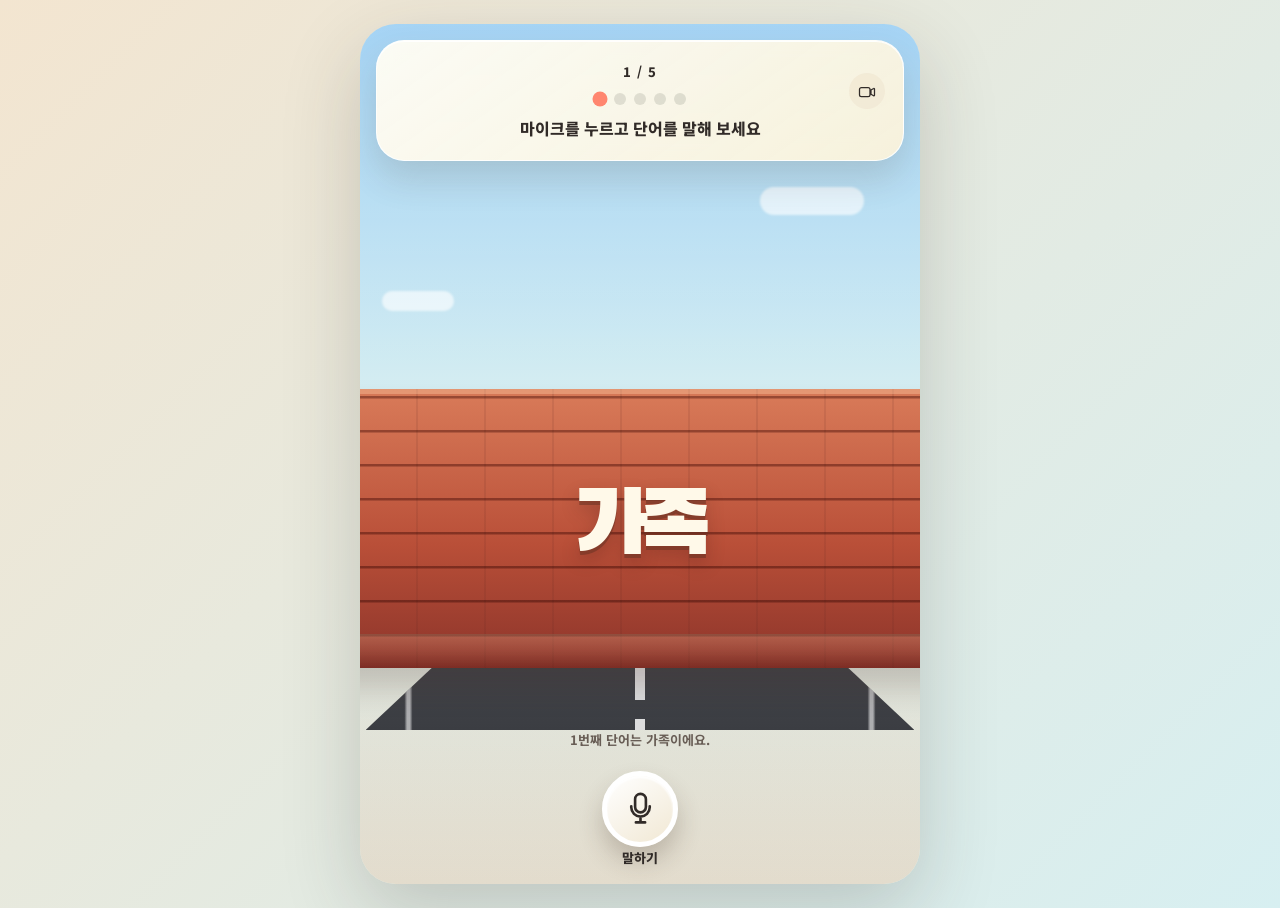
==== index.html @ 51358eda "Deploy Hangul pronunciation game to Pages" ====
<!doctype html>
<html lang="ko">
  <head>
    <meta charset="UTF-8" />
    <meta name="viewport" content="width=device-width, initial-scale=1" />
    <meta name="theme-color" content="#fff9e9" />
    <meta name="description" content="한글 단어를 또박또박 말하며 벽을 부수는 발음 연습 게임" />
    <title>또박 또박 | 한글 발음 게임</title>
    <link rel="preconnect" href="https://fonts.googleapis.com" />
    <link rel="preconnect" href="https://fonts.gstatic.com" crossorigin />
    <link href="https://fonts.googleapis.com/css2?family=Black+Han+Sans&family=Noto+Sans+KR:wght@400;500;600;700;800&display=swap" rel="stylesheet" />
    <link rel="stylesheet" href="styles.css" />
  </head>
  <body>
    <main class="game-shell" data-phase="ready" aria-labelledby="game-title">
      <video id="camera-feed" class="camera-feed" autoplay muted playsinline aria-label="선택한 카메라 화면"></video>
      <div class="scene-light" aria-hidden="true"></div>
      <div class="campus-horizon" aria-hidden="true">
        <span class="cloud cloud-one"></span><span class="cloud cloud-two"></span>
        <span class="hill hill-left"></span><span class="hill hill-right"></span>
        <span class="tree tree-left"></span><span class="tree tree-right"></span>
      </div>

      <section class="top-panel" aria-label="게임 진행 상황">
        <div class="top-line">
          <p id="progress-text" class="progress-text">1 / 5</p>
          <button id="camera-button" class="camera-button" type="button" aria-pressed="false" aria-label="카메라 켜기">
            <svg viewBox="0 0 24 24" aria-hidden="true"><path d="M4.5 7.5h9A2.5 2.5 0 0 1 16 10v7a2.5 2.5 0 0 1-2.5 2.5h-9A2.5 2.5 0 0 1 2 17v-7a2.5 2.5 0 0 1 2.5-2.5Zm12.8 3.19 3.56-2.02A.75.75 0 0 1 22 9.33v8.34a.75.75 0 0 1-1.14.66l-3.56-2.02v-5.62Z" /></svg>
          </button>
        </div>
        <ol id="progress-dots" class="progress-dots" aria-label="5개 단어 진행 상태"></ol>
        <p id="instruction" class="instruction">마이크를 누르고 단어를 말해 보세요</p>
      </section>

      <section class="game-stage" aria-describedby="instruction game-status">
        <h1 id="game-title" class="sr-only">또박 또박 한글 발음 게임</h1>
        <div class="success-badge" id="success-badge" aria-hidden="true">
          <svg viewBox="0 0 24 24"><path d="m5 12.5 4.2 4.2L19.5 6.5" /></svg>
        </div>
        <div class="word-wall" id="word-wall" aria-live="off">
          <p id="word" class="target-word">가족</p>
        </div>
        <div class="road" aria-hidden="true"><span></span><span></span><span></span><span></span></div>
      </section>

      <div id="confetti" class="confetti" aria-hidden="true"></div>
      <p id="game-status" class="status" role="status" aria-live="polite">첫 단어는 가족이에요.</p>

      <button id="mic-button" class="mic-button" type="button" aria-label="가족 말하기">
        <span class="mic-disc"><svg viewBox="0 0 24 24" aria-hidden="true"><path d="M12 14.5a3.5 3.5 0 0 0 3.5-3.5V6a3.5 3.5 0 0 0-7 0v5a3.5 3.5 0 0 0 3.5 3.5Zm-6-4v.75a6 6 0 0 0 12 0v-.75M12 17.25V21m-3 0h6" /></svg></span>
        <span id="mic-label">말하기</span>
        <span class="sound-waves" aria-hidden="true"><i></i><i></i><i></i></span>
      </button>

      <section id="complete-panel" class="complete-panel" hidden aria-labelledby="complete-title">
        <div class="complete-card">
          <span class="complete-check" aria-hidden="true"><svg viewBox="0 0 24 24"><path d="m5 12.5 4.2 4.2L19.5 6.5" /></svg></span>
          <h2 id="complete-title">다섯 단어를 모두<br />또박또박 말했어요!</h2>
          <p>가족 · 바닥 · 수학 · 사막 · 가격</p>
          <button id="restart-button" type="button" class="restart-button">처음부터 다시 하기</button>
        </div>
      </section>
    </main>
    <script src="app.js"></script>
  </body>
</html>
---- styles.css ----
:root {
  --sky-top: #8fc9f2;
  --sky-bottom: #ddf2f2;
  --cream: #fff9e9;
  --cream-shade: #f1e8d4;
  --ink: #312b28;
  --ink-muted: #685d55;
  --brick-light: #d97b59;
  --brick: #b94f38;
  --brick-dark: #8c342a;
  --road: #3b3d42;
  --leaf: #63b76b;
  --success: #3bbf5b;
  --coral: #ff866f;
  --white: #fff;
  --space-2: 8px;
  --space-3: 12px;
  --space-4: 16px;
  --space-5: 20px;
  --space-6: 24px;
  --space-8: 32px;
  --space-10: 40px;
  --radius-panel: 28px;
  --radius-control: 999px;
  --radius-small: 12px;
  --duration-micro: 150ms;
  --duration-standard: 280ms;
  --duration-emphasis: 560ms;
  --ease-emphasis: cubic-bezier(.16, 1, .3, 1);
}

* { box-sizing: border-box; }

html { min-width: 320px; background: var(--cream); }

body {
  min-width: 320px;
  min-height: 100dvh;
  margin: 0;
  color: var(--ink);
  font-family: "Noto Sans KR", "Apple SD Gothic Neo", system-ui, sans-serif;
}

button { font: inherit; }

button:focus-visible {
  outline: 3px solid var(--ink);
  outline-offset: 4px;
}

.sr-only {
  position: absolute;
  width: 1px;
  height: 1px;
  padding: 0;
  margin: -1px;
  overflow: hidden;
  clip: rect(0, 0, 0, 0);
  white-space: nowrap;
  border: 0;
}

.game-shell {
  position: relative;
  isolation: isolate;
  display: grid;
  grid-template-rows: auto 1fr auto auto;
  width: min(100%, 560px);
  min-height: 100dvh;
  margin: 0 auto;
  overflow: hidden;
  background: linear-gradient(180deg, var(--sky-top) 0%, var(--sky-bottom) 48%, var(--cream) 100%);
}

.camera-feed,
.scene-light,
.campus-horizon,
.confetti { position: absolute; inset: 0; pointer-events: none; }

.camera-feed {
  z-index: -4;
  width: 100%;
  height: 100%;
  object-fit: cover;
  opacity: 0;
  transition: opacity var(--duration-standard) var(--ease-emphasis);
}

.game-shell[data-camera="on"] .camera-feed { opacity: .9; }

.scene-light {
  z-index: -3;
  background: linear-gradient(180deg, rgb(255 255 255 / .2), transparent 45%, rgb(55 43 33 / .14));
}

.campus-horizon { z-index: -2; overflow: hidden; }

.cloud { position: absolute; border-radius: var(--radius-control); background: rgb(255 255 255 / .62); filter: blur(1px); }
.cloud-one { width: 104px; height: 28px; top: 19%; right: 10%; }
.cloud-two { width: 72px; height: 20px; top: 31%; left: 4%; }
.hill { position: absolute; bottom: 33%; width: 95%; height: 24%; border-radius: 50% 50% 0 0; background: linear-gradient(180deg, var(--leaf), #87c981); opacity: .75; }
.hill-left { left: -45%; }
.hill-right { right: -45%; }
.tree { position: absolute; bottom: 34%; width: 84px; height: 160px; border-radius: 52% 48% 10% 10%; background: radial-gradient(circle at 45% 38%, #b8e589 0 18%, transparent 19%), radial-gradient(circle at 35% 57%, #7cc76d 0 25%, transparent 26%), linear-gradient(90deg, #4d8950, #78be65); opacity: .8; }
.tree-left { left: -20px; }
.tree-right { right: -30px; transform: scale(.84); transform-origin: bottom; }

.top-panel {
  z-index: 8;
  width: calc(100% - var(--space-8));
  margin: max(var(--space-4), env(safe-area-inset-top)) auto 0;
  padding: var(--space-4) var(--space-5) var(--space-5);
  border: 1px solid rgb(255 255 255 / .86);
  border-radius: var(--radius-panel);
  background: linear-gradient(145deg, rgb(255 253 244 / .96), rgb(255 244 217 / .89));
  box-shadow: inset 0 1px 0 rgb(255 255 255 / .92), 0 18px 34px rgb(89 67 45 / .16);
  backdrop-filter: blur(10px);
}

.top-line { display: flex; align-items: center; justify-content: space-between; min-height: 28px; }
.progress-text { margin: 0 auto; font-size: .8125rem; font-weight: 800; letter-spacing: .08em; }

.camera-button {
  position: absolute;
  right: calc(var(--space-4) + 2px);
  top: calc(max(var(--space-4), env(safe-area-inset-top)) + var(--space-4));
  display: grid;
  width: 36px;
  height: 36px;
  padding: 0;
  place-items: center;
  border: 0;
  border-radius: var(--radius-control);
  color: var(--ink);
  background: rgb(241 232 212 / .78);
  cursor: pointer;
  transition: transform var(--duration-micro) var(--ease-emphasis), background var(--duration-micro) var(--ease-emphasis);
}

.camera-button:hover { background: var(--cream-shade); }
.camera-button:active { transform: scale(.94); }
.camera-button svg { width: 18px; fill: none; stroke: currentColor; stroke-linecap: round; stroke-linejoin: round; stroke-width: 1.7; }

.progress-dots { display: flex; justify-content: center; gap: var(--space-2); padding: 0; margin: var(--space-2) 0 var(--space-3); list-style: none; }
.progress-dots li { width: 12px; height: 12px; border-radius: var(--radius-control); background: rgb(49 43 40 / .13); transition: transform var(--duration-micro) var(--ease-emphasis), background var(--duration-micro) var(--ease-emphasis); }
.progress-dots li.is-complete { background: var(--success); }
.progress-dots li.is-current { background: var(--coral); transform: scale(1.25); }
.instruction { margin: 0; text-align: center; font-size: clamp(.9rem, 3.7vw, 1rem); font-weight: 800; line-height: 1.45; word-break: keep-all; }

.game-stage { position: relative; align-self: end; min-height: 46dvh; }

.word-wall {
  position: absolute;
  z-index: 2;
  right: -8%;
  bottom: 15%;
  left: -8%;
  display: grid;
  min-height: min(31dvh, 280px);
  padding: var(--space-8) var(--space-5);
  place-items: center;
  overflow: hidden;
  border-radius: var(--radius-small) var(--radius-small) 0 0;
  background-color: var(--brick);
  background-image: linear-gradient(90deg, transparent 49%, rgb(87 35 29 / .42) 50%, transparent 51%), linear-gradient(var(--brick-light), var(--brick) 56%, var(--brick-dark));
  background-size: 68px 34px, 100% 100%;
  box-shadow: inset 0 5px 0 rgb(255 203 164 / .38), inset 0 -9px 18px rgb(91 29 23 / .34), 0 20px 30px rgb(67 35 26 / .2);
  transform-origin: 50% 84%;
  transition: transform var(--duration-emphasis) var(--ease-emphasis), opacity var(--duration-standard) var(--ease-emphasis), filter var(--duration-standard) var(--ease-emphasis);
}

.word-wall::before,
.word-wall::after { position: absolute; content: ""; pointer-events: none; }
.word-wall::before { inset: 0; background: repeating-linear-gradient(0deg, transparent 0 31px, rgb(97 42 32 / .48) 32px 34px); mix-blend-mode: multiply; }
.word-wall::after { inset: auto 0 0; height: 34px; background: linear-gradient(180deg, rgb(255 201 163 / .26), transparent); }

.target-word {
  z-index: 1;
  margin: 0;
  color: var(--cream);
  font-family: "Black Han Sans", "Noto Sans KR", sans-serif;
  font-size: clamp(3rem, 15vw, 5.5rem);
  font-weight: 400;
  line-height: .92;
  letter-spacing: -.08em;
  text-align: center;
  text-shadow: 0 4px 0 rgb(107 51 36 / .56), 0 9px 18px rgb(71 24 20 / .28);
  word-break: keep-all;
}

.game-shell[data-phase="listening"] .word-wall { filter: saturate(1.06); transform: translateY(-5px) scale(1.01); }
.game-shell[data-phase="success"] .word-wall { opacity: 0; transform: translateY(90px) scale(.78) rotateX(16deg); }

.road {
  position: absolute;
  right: 1%;
  bottom: 0;
  left: 1%;
  height: 46%;
  overflow: hidden;
  background: linear-gradient(90deg, transparent 0 7%, rgb(255 255 255 / .58) 7.5% 8%, transparent 8.5% 91.5%, rgb(255 255 255 / .58) 92% 92.5%, transparent 93%), linear-gradient(180deg, #50535a, var(--road));
  clip-path: polygon(37% 0, 63% 0, 100% 100%, 0 100%);
}

.road span { position: absolute; left: 49%; width: 2%; height: 12%; background: rgb(255 255 255 / .82); }
.road span:nth-child(1) { top: 8%; } .road span:nth-child(2) { top: 34%; height: 15%; } .road span:nth-child(3) { top: 64%; height: 20%; } .road span:nth-child(4) { top: 94%; height: 23%; }

.success-badge {
  position: absolute;
  z-index: 4;
  left: 50%;
  bottom: calc(15% + min(30dvh, 270px) - var(--space-4));
  display: grid;
  width: 74px;
  height: 74px;
  place-items: center;
  border: 6px solid var(--white);
  border-radius: var(--radius-control);
  color: var(--success);
  background: var(--cream);
  box-shadow: 0 12px 22px rgb(56 61 42 / .22);
  opacity: 0;
  transform: translate(-50%, 16px) scale(.7);
  transition: opacity var(--duration-micro) var(--ease-emphasis), transform var(--duration-standard) var(--ease-emphasis);
}

.success-badge svg,
.complete-check svg { width: 42px; fill: none; stroke: currentColor; stroke-linecap: round; stroke-linejoin: round; stroke-width: 3.2; }
.game-shell[data-phase="success"] .success-badge { opacity: 1; transform: translate(-50%, 0) scale(1); }

.status { z-index: 3; min-height: 24px; padding: 0 var(--space-8); margin: 0 0 var(--space-3); color: var(--ink-muted); font-size: .8125rem; font-weight: 700; line-height: 1.5; text-align: center; word-break: keep-all; }
.game-shell[data-phase="retry"] .status { color: #9f4637; }

.mic-button {
  z-index: 3;
  position: relative;
  justify-self: center;
  display: grid;
  width: 104px;
  min-height: 118px;
  padding: 0 0 max(var(--space-3), env(safe-area-inset-bottom));
  place-items: center;
  border: 0;
  border-radius: var(--radius-control);
  color: var(--ink);
  background: transparent;
  cursor: pointer;
}

.mic-disc {
  display: grid;
  width: 76px;
  height: 76px;
  place-items: center;
  border: 5px solid var(--white);
  border-radius: var(--radius-control);
  background: linear-gradient(145deg, var(--white), var(--cream-shade));
  box-shadow: inset 0 2px 2px rgb(255 255 255 / .92), 0 14px 24px rgb(66 49 39 / .24);
  transition: transform var(--duration-micro) var(--ease-emphasis), box-shadow var(--duration-standard) var(--ease-emphasis);
}

.mic-button:hover .mic-disc { transform: translateY(-2px); box-shadow: inset 0 2px 2px rgb(255 255 255 / .92), 0 18px 28px rgb(66 49 39 / .28); }
.mic-button:active .mic-disc { transform: scale(.94); }
.mic-button:disabled { cursor: wait; }
.mic-button:disabled .mic-disc { opacity: .68; }
.mic-disc svg { width: 37px; fill: none; stroke: currentColor; stroke-linecap: round; stroke-linejoin: round; stroke-width: 1.7; }
#mic-label { margin-top: -8px; font-size: .8125rem; font-weight: 800; }

.sound-waves { position: absolute; right: -5px; top: 22px; display: flex; align-items: center; gap: 3px; height: 44px; opacity: 0; transform: translateX(-4px); transition: opacity var(--duration-micro) var(--ease-emphasis), transform var(--duration-micro) var(--ease-emphasis); }
.sound-waves i { display: block; width: 4px; border-radius: var(--radius-control); background: var(--coral); transform-origin: center; }
.sound-waves i:nth-child(1) { height: 18px; } .sound-waves i:nth-child(2) { height: 32px; } .sound-waves i:nth-child(3) { height: 22px; }
.game-shell[data-phase="listening"] .sound-waves { opacity: 1; transform: translateX(0); }
.game-shell[data-phase="listening"] .sound-waves i { animation: listen-pulse 780ms var(--ease-emphasis) infinite alternate; }
.game-shell[data-phase="listening"] .sound-waves i:nth-child(2) { animation-delay: 140ms; } .game-shell[data-phase="listening"] .sound-waves i:nth-child(3) { animation-delay: 280ms; }

.confetti { z-index: 5; overflow: hidden; }
.confetti i { position: absolute; top: 35%; width: 10px; height: 17px; border-radius: 2px; opacity: 0; transform: translate3d(0, 0, 0) rotate(0); }
.confetti.is-falling i { animation: confetti-fall 950ms var(--ease-emphasis) forwards; }

.complete-panel { position: absolute; z-index: 10; inset: 0; display: grid; padding: var(--space-6); place-items: center; background: rgb(49 43 40 / .42); backdrop-filter: blur(8px); }
.complete-panel[hidden] { display: none; }
.complete-card { width: min(100%, 380px); padding: var(--space-10) var(--space-6); text-align: center; border: 1px solid rgb(255 255 255 / .86); border-radius: var(--radius-panel); background: linear-gradient(145deg, var(--cream), #fff0ce); box-shadow: 0 24px 52px rgb(49 43 40 / .32), inset 0 1px 0 var(--white); animation: card-enter var(--duration-emphasis) var(--ease-emphasis) both; }
.complete-check { display: grid; width: 58px; height: 58px; margin: 0 auto var(--space-5); place-items: center; border-radius: var(--radius-control); color: var(--success); background: rgb(99 183 107 / .14); }
.complete-check svg { width: 32px; }
.complete-card h2 { margin: 0; font-size: clamp(1.75rem, 7vw, 2.5rem); font-weight: 800; line-height: 1.16; letter-spacing: -.06em; word-break: keep-all; }
.complete-card p { margin: var(--space-4) 0 var(--space-6); color: var(--ink-muted); font-size: .9rem; font-weight: 700; line-height: 1.65; word-break: keep-all; }
.restart-button { min-height: 48px; width: 100%; border: 0; border-radius: var(--radius-control); color: var(--white); background: var(--ink); box-shadow: 0 8px 0 #171311; cursor: pointer; font-size: 1rem; font-weight: 800; transition: transform var(--duration-micro) var(--ease-emphasis), box-shadow var(--duration-micro) var(--ease-emphasis); }
.restart-button:active { box-shadow: 0 3px 0 #171311; transform: translateY(5px); }

@keyframes listen-pulse { to { transform: scaleY(.55); opacity: .45; } }
@keyframes confetti-fall { 15% { opacity: 1; } 100% { opacity: 0; transform: translate3d(var(--drift), 270px, 0) rotate(var(--spin)); } }
@keyframes card-enter { from { opacity: 0; transform: translateY(16px) scale(.96); } to { opacity: 1; transform: translateY(0) scale(1); } }
@keyframes reduced-pulse { to { opacity: .45; } }
@keyframes reduced-confetti { 15% { opacity: 1; } 100% { opacity: 0; } }
@keyframes card-fade { from { opacity: 0; } to { opacity: 1; } }

@media (min-width: 720px) {
  body { padding: var(--space-6); background: linear-gradient(135deg, #f3e5d0, #d7eff1); }
  .game-shell { min-height: calc(100dvh - var(--space-10)); border-radius: 36px; box-shadow: 0 28px 80px rgb(49 43 40 / .2); }
}

@media (prefers-reduced-motion: reduce) {
  *, *::before, *::after { scroll-behavior: auto !important; animation-duration: 1ms !important; animation-iteration-count: 1 !important; transition-duration: 120ms !important; }
  .progress-dots li.is-current,
  .game-shell[data-phase="listening"] .word-wall,
  .game-shell[data-phase="success"] .word-wall,
  .mic-button:hover .mic-disc,
  .mic-button:active .mic-disc,
  .camera-button:active,
  .restart-button:active { transform: none; }
  .success-badge { transform: translate(-50%, 0); }
  .game-shell[data-phase="listening"] .sound-waves i { animation: reduced-pulse 780ms ease-in-out infinite alternate !important; }
  .confetti.is-falling i { animation: reduced-confetti 360ms ease-out forwards !important; }
  .complete-card { animation: card-fade 120ms ease-out both !important; }
}
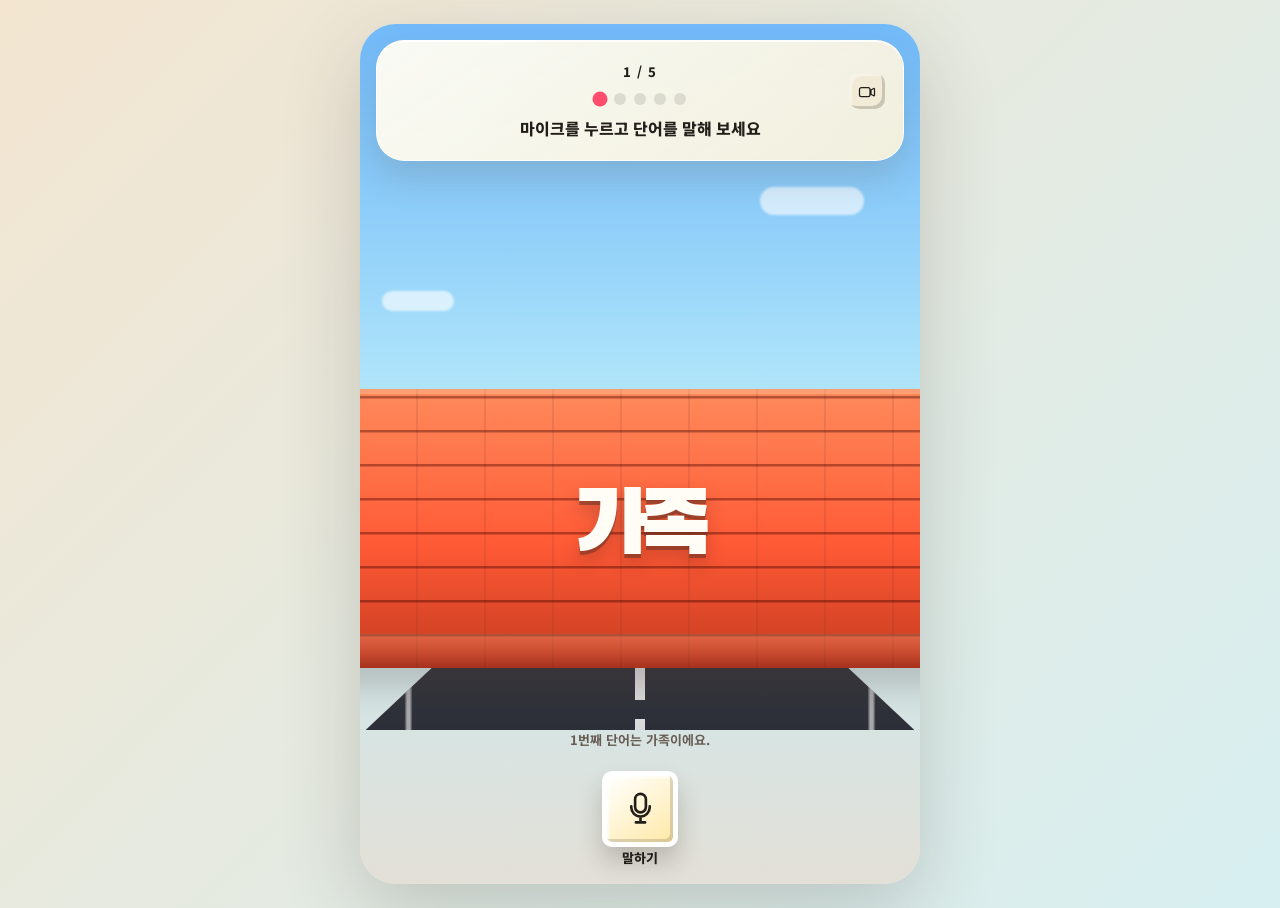
==== commit 23ef9345: "Go bolder with a vivid palette and an original block mascot Replace the pastel palette with saturate" ====
--- a/index.html
+++ b/index.html
@@ -37,6 +37,14 @@
         <div class="success-badge" id="success-badge" aria-hidden="true">
           <svg viewBox="0 0 24 24"><path d="m5 12.5 4.2 4.2L19.5 6.5" /></svg>
         </div>
+        <div class="mascot" aria-hidden="true">
+          <span class="mascot-head">
+            <span class="mascot-eye mascot-eye-left"></span>
+            <span class="mascot-eye mascot-eye-right"></span>
+            <span class="mascot-mouth"></span>
+          </span>
+          <span class="mascot-body"></span>
+        </div>
         <div class="word-wall" id="word-wall" aria-live="off">
           <p id="word" class="target-word">가족</p>
         </div>
@@ -54,7 +62,17 @@
 
       <section id="complete-panel" class="complete-panel" hidden aria-labelledby="complete-title">
         <div class="complete-card">
-          <span class="complete-check" aria-hidden="true"><svg viewBox="0 0 24 24"><path d="m5 12.5 4.2 4.2L19.5 6.5" /></svg></span>
+          <div class="mascot" aria-hidden="true">
+            <span class="mascot-head">
+              <span class="mascot-eye mascot-eye-left"></span>
+              <span class="mascot-eye mascot-eye-right"></span>
+              <span class="mascot-mouth"></span>
+            </span>
+            <span class="mascot-body">
+              <span class="mascot-arm mascot-arm-left"></span>
+              <span class="mascot-arm mascot-arm-right"></span>
+            </span>
+          </div>
           <h2 id="complete-title">다섯 단어를 모두<br />또박또박 말했어요!</h2>
           <p>가족 · 바닥 · 수학 · 사막 · 가격</p>
           <button id="restart-button" type="button" class="restart-button">처음부터 다시 하기</button>
--- a/styles.css
+++ b/styles.css
@@ -1,17 +1,21 @@
 :root {
-  --sky-top: #8fc9f2;
-  --sky-bottom: #ddf2f2;
-  --cream: #fff9e9;
-  --cream-shade: #f1e8d4;
-  --ink: #312b28;
+  --sky-top: #4fa8f7;
+  --sky-bottom: #bdeefb;
+  --cream: #fffdf5;
+  --cream-shade: #ffe9a8;
+  --ink: #221e1a;
   --ink-muted: #685d55;
-  --brick-light: #d97b59;
-  --brick: #b94f38;
-  --brick-dark: #8c342a;
-  --road: #3b3d42;
-  --leaf: #63b76b;
-  --success: #3bbf5b;
-  --coral: #ff866f;
+  --brick-light: #ff8a5b;
+  --brick: #ff5a36;
+  --brick-dark: #c43a1f;
+  --road: #2b2e36;
+  --leaf: #3ddc73;
+  --success: #2ecc58;
+  --coral: #ff4d6d;
+  --mascot-head: #ffb300;
+  --mascot-head-light: #ffd34d;
+  --mascot-body: #2ba7f0;
+  --mascot-body-light: #57c7ff;
   --white: #fff;
   --space-2: 8px;
   --space-3: 12px;
@@ -23,6 +27,8 @@
   --radius-panel: 28px;
   --radius-control: 999px;
   --radius-small: 12px;
+  --radius-block: 10px;
+  --block-bevel: inset -3px -3px 0 rgb(0 0 0 / .16), inset 3px 3px 0 rgb(255 255 255 / .4);
   --duration-micro: 150ms;
   --duration-standard: 280ms;
   --duration-emphasis: 560ms;
@@ -130,9 +136,10 @@
   padding: 0;
   place-items: center;
   border: 0;
-  border-radius: var(--radius-control);
+  border-radius: var(--radius-block);
   color: var(--ink);
   background: rgb(241 232 212 / .78);
+  box-shadow: var(--block-bevel);
   cursor: pointer;
   transition: transform var(--duration-micro) var(--ease-emphasis), background var(--duration-micro) var(--ease-emphasis);
 }
@@ -215,18 +222,57 @@
   height: 74px;
   place-items: center;
   border: 6px solid var(--white);
-  border-radius: var(--radius-control);
+  border-radius: var(--radius-block);
   color: var(--success);
   background: var(--cream);
-  box-shadow: 0 12px 22px rgb(56 61 42 / .22);
+  box-shadow: inset -3px -3px 0 rgb(0 0 0 / .1), inset 3px 3px 0 rgb(255 255 255 / .5), 0 12px 22px rgb(56 61 42 / .22);
   opacity: 0;
   transform: translate(-50%, 16px) scale(.7);
   transition: opacity var(--duration-micro) var(--ease-emphasis), transform var(--duration-standard) var(--ease-emphasis);
 }
 
-.success-badge svg,
-.complete-check svg { width: 42px; fill: none; stroke: currentColor; stroke-linecap: round; stroke-linejoin: round; stroke-width: 3.2; }
+.success-badge svg { width: 42px; fill: none; stroke: currentColor; stroke-linecap: round; stroke-linejoin: round; stroke-width: 3.2; }
 .game-shell[data-phase="success"] .success-badge { opacity: 1; transform: translate(-50%, 0) scale(1); }
+
+.mascot { position: relative; display: grid; justify-items: center; }
+.mascot-head {
+  position: relative;
+  width: 44px;
+  height: 40px;
+  border-radius: var(--radius-block);
+  background: linear-gradient(145deg, var(--mascot-head-light), var(--mascot-head));
+  box-shadow: var(--block-bevel);
+}
+.mascot-eye { position: absolute; top: 14px; width: 7px; height: 9px; border-radius: 2px; background: var(--ink); }
+.mascot-eye-left { left: 9px; }
+.mascot-eye-right { right: 9px; }
+.mascot-mouth { position: absolute; left: 50%; bottom: 7px; width: 16px; height: 6px; border-radius: 0 0 7px 7px; background: var(--ink); transform: translateX(-50%); }
+.mascot-body {
+  position: relative;
+  width: 34px;
+  height: 22px;
+  margin-top: -4px;
+  border-radius: var(--radius-block);
+  background: linear-gradient(145deg, var(--mascot-body-light), var(--mascot-body));
+  box-shadow: var(--block-bevel);
+}
+.mascot-arm { position: absolute; top: 4px; width: 9px; height: 20px; border-radius: 4px; background: var(--mascot-body); }
+.mascot-arm-left { left: -10px; transform: rotate(-34deg); transform-origin: top center; }
+.mascot-arm-right { right: -10px; transform: rotate(34deg); transform-origin: top center; }
+
+.game-stage .mascot {
+  position: absolute;
+  z-index: 3;
+  right: 8%;
+  bottom: calc(15% + min(30dvh, 270px) - 6px);
+  opacity: 0;
+  pointer-events: none;
+  transform: translateY(16px) scale(.8);
+  transition: opacity var(--duration-standard) var(--ease-emphasis), transform var(--duration-standard) var(--ease-emphasis);
+}
+.game-shell[data-phase="success"] .game-stage .mascot { opacity: 1; transform: translateY(0) scale(1); }
+
+.complete-card .mascot { margin: 0 auto var(--space-5); }
 
 .status { z-index: 3; min-height: 24px; padding: 0 var(--space-8); margin: 0 0 var(--space-3); color: var(--ink-muted); font-size: .8125rem; font-weight: 700; line-height: 1.5; text-align: center; word-break: keep-all; }
 .game-shell[data-phase="retry"] .status { color: #9f4637; }
@@ -253,13 +299,13 @@
   height: 76px;
   place-items: center;
   border: 5px solid var(--white);
-  border-radius: var(--radius-control);
+  border-radius: var(--radius-block);
   background: linear-gradient(145deg, var(--white), var(--cream-shade));
-  box-shadow: inset 0 2px 2px rgb(255 255 255 / .92), 0 14px 24px rgb(66 49 39 / .24);
+  box-shadow: inset -3px -3px 0 rgb(0 0 0 / .14), inset 3px 3px 0 rgb(255 255 255 / .45), 0 14px 24px rgb(66 49 39 / .24);
   transition: transform var(--duration-micro) var(--ease-emphasis), box-shadow var(--duration-standard) var(--ease-emphasis);
 }
 
-.mic-button:hover .mic-disc { transform: translateY(-2px); box-shadow: inset 0 2px 2px rgb(255 255 255 / .92), 0 18px 28px rgb(66 49 39 / .28); }
+.mic-button:hover .mic-disc { transform: translateY(-2px); box-shadow: inset -3px -3px 0 rgb(0 0 0 / .14), inset 3px 3px 0 rgb(255 255 255 / .45), 0 18px 28px rgb(66 49 39 / .28); }
 .mic-button:active .mic-disc { transform: scale(.94); }
 .mic-button:disabled { cursor: wait; }
 .mic-button:disabled .mic-disc { opacity: .68; }
@@ -274,18 +320,16 @@
 .game-shell[data-phase="listening"] .sound-waves i:nth-child(2) { animation-delay: 140ms; } .game-shell[data-phase="listening"] .sound-waves i:nth-child(3) { animation-delay: 280ms; }
 
 .confetti { z-index: 5; overflow: hidden; }
-.confetti i { position: absolute; top: 35%; width: 10px; height: 17px; border-radius: 2px; opacity: 0; transform: translate3d(0, 0, 0) rotate(0); }
+.confetti i { position: absolute; top: 35%; width: 10px; height: 17px; border-radius: 2px; box-shadow: inset -2px -2px 0 rgb(0 0 0 / .2), inset 2px 2px 0 rgb(255 255 255 / .35); opacity: 0; transform: translate3d(0, 0, 0) rotate(0); }
 .confetti.is-falling i { animation: confetti-fall 950ms var(--ease-emphasis) forwards; }
 
 .complete-panel { position: absolute; z-index: 10; inset: 0; display: grid; padding: var(--space-6); place-items: center; background: rgb(49 43 40 / .42); backdrop-filter: blur(8px); }
 .complete-panel[hidden] { display: none; }
 .complete-card { width: min(100%, 380px); padding: var(--space-10) var(--space-6); text-align: center; border: 1px solid rgb(255 255 255 / .86); border-radius: var(--radius-panel); background: linear-gradient(145deg, var(--cream), #fff0ce); box-shadow: 0 24px 52px rgb(49 43 40 / .32), inset 0 1px 0 var(--white); animation: card-enter var(--duration-emphasis) var(--ease-emphasis) both; }
-.complete-check { display: grid; width: 58px; height: 58px; margin: 0 auto var(--space-5); place-items: center; border-radius: var(--radius-control); color: var(--success); background: rgb(99 183 107 / .14); }
-.complete-check svg { width: 32px; }
 .complete-card h2 { margin: 0; font-size: clamp(1.75rem, 7vw, 2.5rem); font-weight: 800; line-height: 1.16; letter-spacing: -.06em; word-break: keep-all; }
 .complete-card p { margin: var(--space-4) 0 var(--space-6); color: var(--ink-muted); font-size: .9rem; font-weight: 700; line-height: 1.65; word-break: keep-all; }
-.restart-button { min-height: 48px; width: 100%; border: 0; border-radius: var(--radius-control); color: var(--white); background: var(--ink); box-shadow: 0 8px 0 #171311; cursor: pointer; font-size: 1rem; font-weight: 800; transition: transform var(--duration-micro) var(--ease-emphasis), box-shadow var(--duration-micro) var(--ease-emphasis); }
-.restart-button:active { box-shadow: 0 3px 0 #171311; transform: translateY(5px); }
+.restart-button { min-height: 48px; width: 100%; border: 0; border-radius: var(--radius-block); color: var(--white); background: var(--ink); box-shadow: inset 0 2px 0 rgb(255 255 255 / .18), 0 8px 0 #171311; cursor: pointer; font-size: 1rem; font-weight: 800; transition: transform var(--duration-micro) var(--ease-emphasis), box-shadow var(--duration-micro) var(--ease-emphasis); }
+.restart-button:active { box-shadow: inset 0 2px 0 rgb(255 255 255 / .18), 0 3px 0 #171311; transform: translateY(5px); }
 
 @keyframes listen-pulse { to { transform: scaleY(.55); opacity: .45; } }
 @keyframes confetti-fall { 15% { opacity: 1; } 100% { opacity: 0; transform: translate3d(var(--drift), 270px, 0) rotate(var(--spin)); } }
@@ -304,6 +348,7 @@
   .progress-dots li.is-current,
   .game-shell[data-phase="listening"] .word-wall,
   .game-shell[data-phase="success"] .word-wall,
+  .game-stage .mascot,
   .mic-button:hover .mic-disc,
   .mic-button:active .mic-disc,
   .camera-button:active,
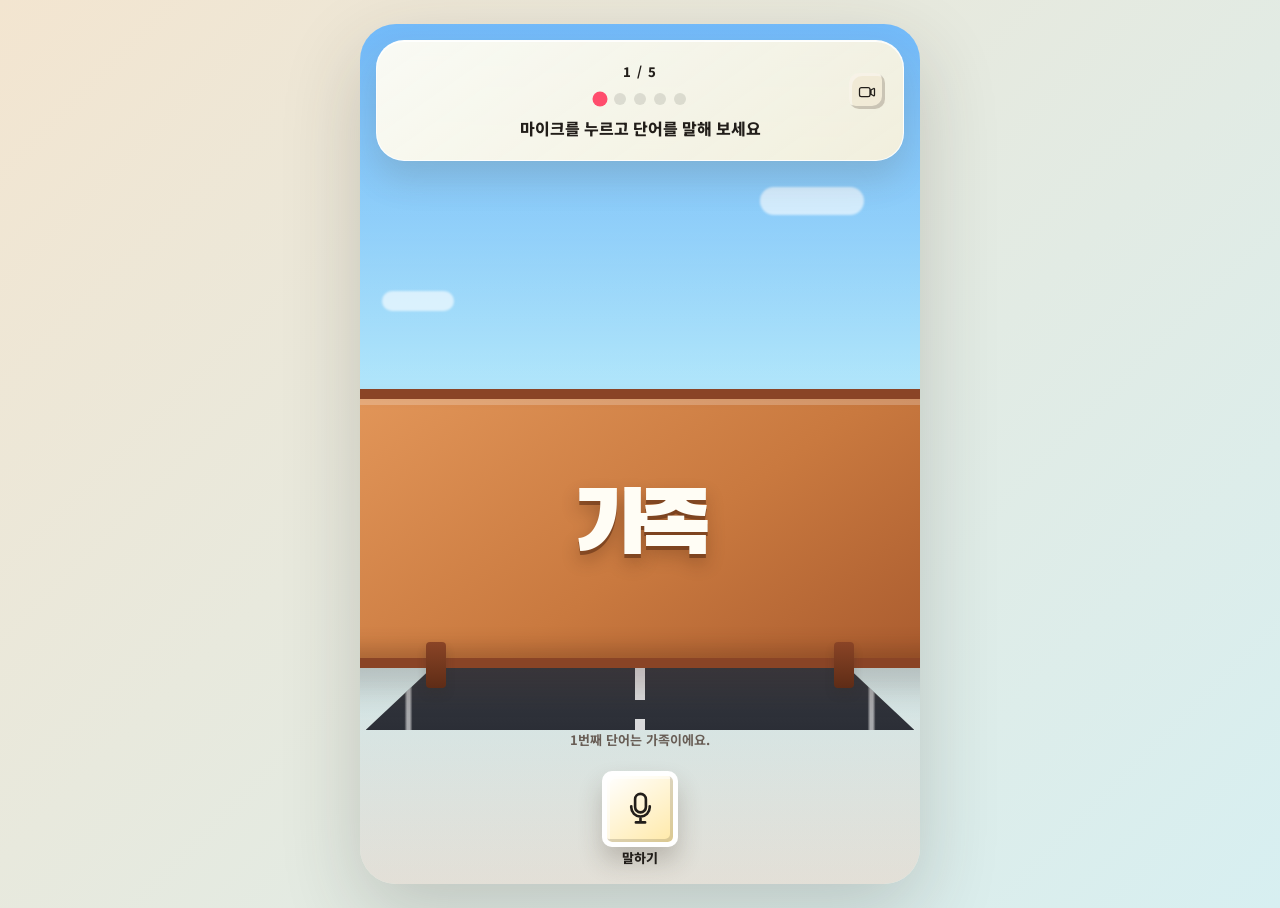
==== commit ac205961: "Restore hill/tree horizon, turn word panel into a signpost Revert the obby/village backdrop back to " ====
--- a/styles.css
+++ b/styles.css
@@ -5,9 +5,7 @@
   --cream-shade: #ffe9a8;
   --ink: #221e1a;
   --ink-muted: #685d55;
-  --brick-light: #ff8a5b;
   --brick: #ff5a36;
-  --brick-dark: #c43a1f;
   --road: #2b2e36;
   --leaf: #3ddc73;
   --success: #2ecc58;
@@ -166,20 +164,18 @@
   min-height: min(31dvh, 280px);
   padding: var(--space-8) var(--space-5);
   place-items: center;
-  overflow: hidden;
-  border-radius: var(--radius-small) var(--radius-small) 0 0;
-  background-color: var(--brick);
-  background-image: linear-gradient(90deg, transparent 49%, rgb(87 35 29 / .42) 50%, transparent 51%), linear-gradient(var(--brick-light), var(--brick) 56%, var(--brick-dark));
-  background-size: 68px 34px, 100% 100%;
-  box-shadow: inset 0 5px 0 rgb(255 203 164 / .38), inset 0 -9px 18px rgb(91 29 23 / .34), 0 20px 30px rgb(67 35 26 / .2);
+  border: 10px solid #8a4426;
+  border-radius: var(--radius-small);
+  background: linear-gradient(145deg, #e3975a, #c9793f 55%, #a85a2e);
+  box-shadow: inset 0 6px 0 rgb(255 255 255 / .22), inset 0 -10px 20px rgb(80 36 16 / .3), 0 20px 30px rgb(67 35 26 / .2);
   transform-origin: 50% 84%;
   transition: transform var(--duration-emphasis) var(--ease-emphasis), opacity var(--duration-standard) var(--ease-emphasis), filter var(--duration-standard) var(--ease-emphasis);
 }
 
 .word-wall::before,
-.word-wall::after { position: absolute; content: ""; pointer-events: none; }
-.word-wall::before { inset: 0; background: repeating-linear-gradient(0deg, transparent 0 31px, rgb(97 42 32 / .48) 32px 34px); mix-blend-mode: multiply; }
-.word-wall::after { inset: auto 0 0; height: 34px; background: linear-gradient(180deg, rgb(255 201 163 / .26), transparent); }
+.word-wall::after { position: absolute; bottom: -30px; content: ""; width: 20px; height: 46px; background: linear-gradient(180deg, #8a4426, #5e2c16); border-radius: 4px; box-shadow: 0 6px 10px rgb(49 43 40 / .2); }
+.word-wall::before { left: 16%; }
+.word-wall::after { right: 16%; }
 
 .target-word {
   z-index: 1;
@@ -191,7 +187,7 @@
   line-height: .92;
   letter-spacing: -.08em;
   text-align: center;
-  text-shadow: 0 4px 0 rgb(107 51 36 / .56), 0 9px 18px rgb(71 24 20 / .28);
+  text-shadow: 0 4px 0 rgb(90 42 16 / .55), 0 9px 18px rgb(60 28 10 / .3);
   word-break: keep-all;
 }
 
